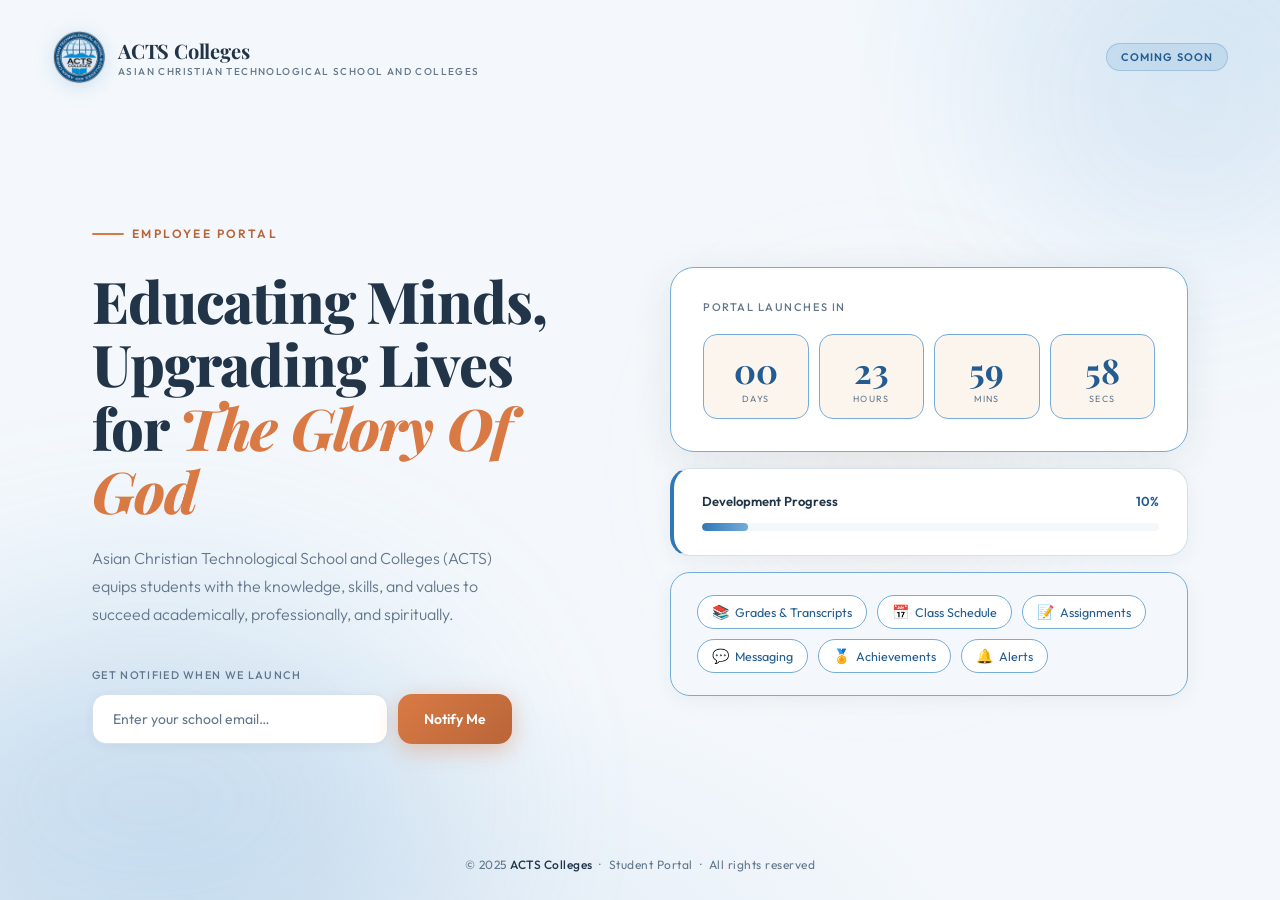
==== ACTSColleges-EmployeePortal/index.html @ cd9795e1 "change" ====
<!DOCTYPE html>
<html lang="en">
<head>
<meta charset="UTF-8">
<meta name="viewport" content="width=device-width, initial-scale=1.0">
<title>ACTS Colleges Parents-Portal</title>
<link rel="preconnect" href="https://fonts.googleapis.com">
<link rel="icon" href="logo-no-bg.png">
<link href="https://fonts.googleapis.com/css2?family=Playfair+Display:ital,wght@0,600;0,700;0,800;1,600&family=Outfit:wght@300;400;500;600&display=swap" rel="stylesheet">
<link rel="stylesheet" href="css/style.css">
</head>
<body>

<div class="bg-base"></div>
<div class="shape shape-1"></div>
<div class="shape shape-2"></div>
<div class="shape shape-3"></div>

<div class="page">
  <header>
    <div class="logo">
      <div class="logo-icon">
        <img src="logo-no-bg.png" alt="ACTS Colleges Logo" />
      </div>
      <div class="logo-name">
        ACTS Colleges
        <span>Asian Christian Technological School and Colleges</span>
      </div>
    </div>
    <div class="nav-badge">Coming Soon</div>
  </header>

  <main class="hero">
    <div class="hero-content">
      <div class="portal-tag">
        <div class="portal-tag-line"></div>
        <span class="portal-tag-text">Employee Portal</span>
        <div class="nav-badge nav-badge-inline">Coming Soon</div>
      </div>

      <h1 class="hero-title">
        Educating Minds,<br>Upgrading Lives<br>for <em>The Glory Of God</em>
      </h1>

      <p class="hero-desc">
        Asian Christian Technological School and Colleges (ACTS) equips students with the knowledge, skills, and values to succeed academically, professionally, and spiritually.
      </p>

      <div class="notify-wrap">
        <p class="notify-label">Get notified when we launch</p>
        <div class="notify-row">
          <input class="notify-input" type="email" id="student-email" placeholder="Enter your school email…">
          <button class="notify-btn" onclick="handleNotify()">Notify Me</button>
        </div>
      </div>
    </div>

    <div class="hero-right">
      <!-- Countdown -->
      <div class="countdown-card">
        <p class="cd-title">Portal launches in</p>
        <div class="countdown">
          <div class="cd-unit">
            <span class="cd-num" id="cd-days">00</span>
            <span class="cd-lbl">Days</span>
          </div>
          <div class="cd-unit">
            <span class="cd-num" id="cd-hours">00</span>
            <span class="cd-lbl">Hours</span>
          </div>
          <div class="cd-unit">
            <span class="cd-num" id="cd-mins">00</span>
            <span class="cd-lbl">Mins</span>
          </div>
          <div class="cd-unit">
            <span class="cd-num" id="cd-secs">00</span>
            <span class="cd-lbl">Secs</span>
          </div>
        </div>
      </div>

      <!-- Progress -->
      <div class="progress-card">
        <div class="progress-header">
          <span class="progress-title">Development Progress</span>
          <span class="progress-pct">10%</span>
        </div>
        <div class="progress-track">
          <div class="progress-fill"></div>
        </div>
      </div>

      <!-- Features -->
      <div class="features-card">
        <div class="feat-tag"><span class="fi">📚</span> Grades &amp; Transcripts</div>
        <div class="feat-tag"><span class="fi">📅</span> Class Schedule</div>
        <div class="feat-tag"><span class="fi">📝</span> Assignments</div>
        <div class="feat-tag"><span class="fi">💬</span> Messaging</div>
        <div class="feat-tag"><span class="fi">🏅</span> Achievements</div>
        <div class="feat-tag"><span class="fi">🔔</span> Alerts</div>
      </div>
    </div>
  </main>

  <footer>
    &copy; 2025 <strong>ACTS Colleges</strong> &nbsp;&middot;&nbsp; Student Portal &nbsp;&middot;&nbsp; All rights reserved
  </footer>
</div>

<div class="toast" id="toast">&#10003; You'll be notified at launch!</div>

<script>
const target = new Date(Date.now() + 1 * 24 * 60 * 60 * 1000);
function pad(n) { return String(n).padStart(2, '0'); }

function tick() {
  const diff = target - Date.now();
  if (diff <= 0) return;
  const d = Math.floor(diff / 86400000);
  const h = Math.floor((diff % 86400000) / 3600000);
  const m = Math.floor((diff % 3600000) / 60000);
  const s = Math.floor((diff % 60000) / 1000);
  document.getElementById('cd-days').textContent = pad(d);
  document.getElementById('cd-hours').textContent = pad(h);
  document.getElementById('cd-mins').textContent = pad(m);
  document.getElementById('cd-secs').textContent = pad(s);
}
tick();
setInterval(tick, 1000);

function handleNotify() {
  const input = document.getElementById('student-email');
  if (!input.value || !input.value.includes('@')) {
    input.style.borderColor = 'var(--blue-mid)';
    input.style.boxShadow = '0 0 0 3px rgba(46,120,184,0.15)';
    setTimeout(() => { input.style.borderColor = ''; input.style.boxShadow = ''; }, 1500);
    return;
  }
  const toast = document.getElementById('toast');
  toast.classList.add('show');
  input.value = '';
  setTimeout(() => toast.classList.remove('show'), 3500);
}
</script>
</body>
</html>
---- ACTSColleges-EmployeePortal/css/style.css ----
:root {
  --blue: #2e78b8;
  --red: #d97a45;
  --blue-mid: #3f8ccc;
  --blue-lt: #75acd8;
  --blue-dk: #235c90;
  --red-dk: #b96538;
  --white: #ffffff;
  --off: #f4f8fc;
  --cream: #fcf5ee;
  --text: #223548;
  --muted: #62778b;
  --border: #d4e0ea;
  --accent-soft: #f1c7ad;
}

*, *::before, *::after { box-sizing: border-box; margin: 0; padding: 0; }
html { height: 100%; }

body {
  font-family: 'Outfit', sans-serif;
  background-color: var(--off);
  color: var(--text);
  min-height: 100vh;
  overflow-x: hidden;
  position: relative;
}

/* -- BACKGROUND -- */
.bg-base {
  position: fixed;
  inset: 0;
  z-index: 0;
  background:
    radial-gradient(ellipse 90% 60% at 20% 110%, rgba(46,120,184,0.12) 0%, transparent 65%),
    radial-gradient(ellipse 60% 50% at 100% 0%, rgba(63,140,204,0.1) 0%, transparent 60%),
    var(--off);
}

.shape {
  position: fixed;
  z-index: 0;
  border-radius: 50%;
  filter: blur(100px);
  animation: breathe 10s ease-in-out infinite alternate;
}
.shape-1 {
  width: 600px; height: 400px;
  background: var(--blue-lt);
  opacity: 0.28;
  bottom: -100px; left: -150px;
  animation-duration: 13s;
}
.shape-2 {
  width: 350px; height: 350px;
  background: var(--blue-mid);
  opacity: 0.1;
  top: -80px; right: -80px;
  animation-duration: 9s;
  animation-delay: -3s;
}
.shape-3 {
  width: 220px; height: 220px;
  background: var(--accent-soft);
  opacity: 0.18;
  top: 40%; left: 60%;
  animation-duration: 15s;
  animation-delay: -6s;
}

@keyframes breathe {
  0% { transform: scale(1) rotate(0deg); }
  100% { transform: scale(1.1) rotate(8deg); }
}

/* -- PAGE -- */
.page {
  position: relative;
  z-index: 1;
  min-height: 100vh;
  display: grid;
  grid-template-rows: auto 1fr auto;
}

/* -- HEADER -- */
header {
  padding: 30px 52px;
  display: flex;
  align-items: center;
  justify-content: space-between;
  animation: fadeDown 0.7s ease both;
}

.logo {
  display: flex;
  align-items: center;
  gap: 12px;
}

.logo-icon {
  width: 54px; height: 54px;
  display: flex; align-items: center; justify-content: center;
}
.logo-icon img {
  width: 100%; height: 100%;
  object-fit: contain;
  filter: drop-shadow(0 3px 10px rgba(46,120,184,0.3));
}

.logo-name {
  font-family: 'Playfair Display', serif;
  font-size: 20px;
  font-weight: 700;
  color: var(--text);
  letter-spacing: -0.01em;
}
.logo-name span {
  display: block;
  font-family: 'Outfit', sans-serif;
  font-size: 10px;
  font-weight: 500;
  letter-spacing: 0.14em;
  text-transform: uppercase;
  color: var(--muted);
  margin-top: 1px;
}

.nav-badge {
  background: rgba(46,120,184,0.12);
  border: 1px solid rgba(46,120,184,0.25);
  color: var(--blue-dk);
  font-size: 11px;
  font-weight: 600;
  letter-spacing: 0.1em;
  text-transform: uppercase;
  padding: 6px 14px;
  border-radius: 100px;
}

/* -- HERO -- */
.hero {
  display: grid;
  grid-template-columns: 1fr 1fr;
  align-items: center;
  gap: 60px;
  padding: 60px 52px 40px;
  max-width: 1200px;
  margin: 0 auto;
  width: 100%;
}

.portal-tag {
  display: inline-flex;
  align-items: center;
  gap: 8px;
  margin-bottom: 28px;
  animation: fadeUp 0.7s 0.1s ease both;
}
.portal-tag-line {
  width: 32px; height: 2px;
  background: var(--red);
  border-radius: 2px;
}
.portal-tag-text {
  font-size: 12px;
  font-weight: 600;
  letter-spacing: 0.2em;
  text-transform: uppercase;
  color: var(--red-dk);
}

.hero-title {
  font-family: 'Playfair Display', serif;
  font-size: clamp(32px, 4.5vw, 60px);
  font-weight: 800;
  line-height: 1.1;
  letter-spacing: -0.02em;
  color: var(--text);
  margin-bottom: 22px;
  animation: fadeUp 0.8s 0.2s ease both;
}
.hero-title em {
  font-style: italic;
  color: var(--red);
  position: relative;
}

.hero-desc {
  font-size: 16px;
  color: var(--muted);
  line-height: 1.75;
  font-weight: 300;
  max-width: 420px;
  margin-bottom: 40px;
  animation: fadeUp 0.8s 0.3s ease both;
}

/* Notify form */
.notify-wrap {
  animation: fadeUp 0.8s 0.4s ease both;
}
.notify-label {
  font-size: 11px;
  letter-spacing: 0.12em;
  text-transform: uppercase;
  color: var(--muted);
  margin-bottom: 12px;
  font-weight: 500;
}
.notify-row {
  display: flex;
  gap: 10px;
  flex-wrap: wrap;
  max-width: 420px;
}
.notify-input {
  flex: 1;
  min-width: 200px;
  padding: 15px 20px;
  border: 1.5px solid var(--border);
  border-radius: 14px;
  background: var(--white);
  font-family: 'Outfit', sans-serif;
  font-size: 14px;
  color: var(--text);
  outline: none;
  transition: border-color 0.2s, box-shadow 0.2s;
  box-shadow: 0 2px 12px rgba(34,53,72,0.06);
}
.notify-input::placeholder { color: var(--muted); }
.notify-input:focus {
  border-color: var(--blue-mid);
  box-shadow: 0 0 0 3px rgba(46,120,184,0.14);
}
.notify-btn {
  padding: 15px 26px;
  background: linear-gradient(135deg, var(--red), var(--red-dk));
  color: var(--white);
  border: none;
  border-radius: 14px;
  font-family: 'Outfit', sans-serif;
  font-size: 14px;
  font-weight: 600;
  cursor: pointer;
  transition: transform 0.2s, box-shadow 0.2s;
  box-shadow: 0 6px 22px rgba(217,122,69,0.38);
  white-space: nowrap;
}
.notify-btn:hover { transform: translateY(-2px); box-shadow: 0 10px 30px rgba(217,122,69,0.45); }
.notify-btn:active { transform: translateY(0); }

/* -- RIGHT PANEL -- */
.hero-right {
  display: flex;
  flex-direction: column;
  gap: 16px;
  animation: fadeLeft 0.9s 0.35s ease both;
}

/* Countdown card */
.countdown-card {
  background: var(--white);
  border: 1px solid var(--blue-lt);
  border-radius: 24px;
  padding: 32px;
  box-shadow: 0 8px 40px rgba(34,53,72,0.09);
}
.cd-title {
  font-size: 11px;
  letter-spacing: 0.14em;
  text-transform: uppercase;
  color: var(--muted);
  margin-bottom: 20px;
  font-weight: 500;
}
.countdown {
  display: grid;
  grid-template-columns: repeat(4, 1fr);
  gap: 10px;
}
.cd-unit {
  background: var(--cream);
  border: 1px solid var(--blue-lt);
  border-radius: 14px;
  padding: 18px 10px 14px;
  text-align: center;
  transition: transform 0.2s, box-shadow 0.2s;
}
.cd-unit:hover { box-shadow: 0 4px 16px rgba(217,122,69,0.15); }
.cd-unit:hover { transform: translateY(-3px); }
.cd-num {
  font-family: 'Playfair Display', serif;
  font-size: 34px;
  font-weight: 700;
  color: var(--blue-dk);
  line-height: 1;
  display: block;
  font-variant-numeric: tabular-nums;
}
.cd-lbl {
  font-size: 9px;
  letter-spacing: 0.14em;
  text-transform: uppercase;
  color: var(--muted);
  display: block;
  margin-top: 6px;
}

/* Progress bar */
.progress-card {
  background: var(--white);
  border-left: 4px solid var(--blue);
  border-top: 1px solid var(--border);
  border-right: 1px solid var(--border);
  border-bottom: 1px solid var(--border);
  border-radius: 20px;
  padding: 24px 28px;
  box-shadow: 0 4px 20px rgba(34,53,72,0.06);
}
.progress-header {
  display: flex;
  justify-content: space-between;
  align-items: center;
  margin-bottom: 14px;
}
.progress-title {
  font-size: 13px;
  font-weight: 600;
  color: var(--text);
}
.progress-pct {
  font-size: 13px;
  font-weight: 600;
  color: var(--blue-dk);
}
.progress-track {
  height: 8px;
  background: var(--off);
  border-radius: 100px;
  overflow: hidden;
}
.progress-fill {
  height: 100%;
  width: 10%;
  background: linear-gradient(90deg, var(--blue), var(--blue-lt));
  border-radius: 100px;
  animation: fillBar 1.4s 0.8s ease both;
  transform-origin: left;
  transform: scaleX(0);
}
@keyframes fillBar { to { transform: scaleX(1); } }

/* Features list */
.features-card {
  background: var(--off);
  border: 1px solid var(--blue-lt);
  border-radius: 20px;
  padding: 22px 26px;
  box-shadow: 0 4px 20px rgba(34,53,72,0.06);
  display: flex;
  flex-wrap: wrap;
  gap: 10px;
}
.feat-tag {
  display: flex;
  align-items: center;
  gap: 6px;
  font-size: 12.5px;
  color: var(--blue-dk);
  background: var(--white);
  border: 1px solid var(--blue-lt);
  border-radius: 100px;
  padding: 7px 14px;
  font-weight: 400;
}
.feat-tag .fi { font-size: 14px; }

/* -- FOOTER -- */
footer {
  text-align: center;
  padding: 28px 24px;
  font-size: 12px;
  color: var(--muted);
  letter-spacing: 0.04em;
  animation: fadeUp 0.7s 0.7s ease both;
}
footer strong { color: var(--text); font-weight: 500; }

/* -- TOAST -- */
.toast {
  position: fixed;
  bottom: 32px; left: 50%;
  transform: translateX(-50%) translateY(80px);
  background: var(--text);
  color: #fff;
  padding: 12px 26px;
  border-radius: 100px;
  font-size: 13px;
  font-weight: 500;
  opacity: 0;
  transition: all 0.4s cubic-bezier(0.34,1.56,0.64,1);
  z-index: 99;
}
.toast.show { opacity: 1; transform: translateX(-50%) translateY(0); }

/* -- ANIMATIONS -- */
@keyframes fadeDown { from { opacity:0; transform:translateY(-14px); } to { opacity:1; transform:translateY(0); } }
@keyframes fadeUp   { from { opacity:0; transform:translateY(18px);  } to { opacity:1; transform:translateY(0); } }
@keyframes fadeLeft { from { opacity:0; transform:translateX(24px);  } to { opacity:1; transform:translateX(0); } }

/* -- RESPONSIVE -- */
/* hide inline badge on desktop, show header badge */
.nav-badge-inline { display: none; }

@media (max-width: 820px) {
  .hero { grid-template-columns: 1fr; padding: 40px 28px 30px; }
  .hero-content { order: 1; }
  .hero-right { order: 2; }
  .countdown { grid-template-columns: repeat(4, 1fr); }
  header { padding: 22px 28px; }
}
@media (max-width: 480px) {
  .countdown { grid-template-columns: repeat(2, 1fr); }
  .cd-num { font-size: 28px; }
  .hero-title { font-size: 34px; }
  .nav-badge { display: none; }
  .nav-badge-inline { display: flex; }
}
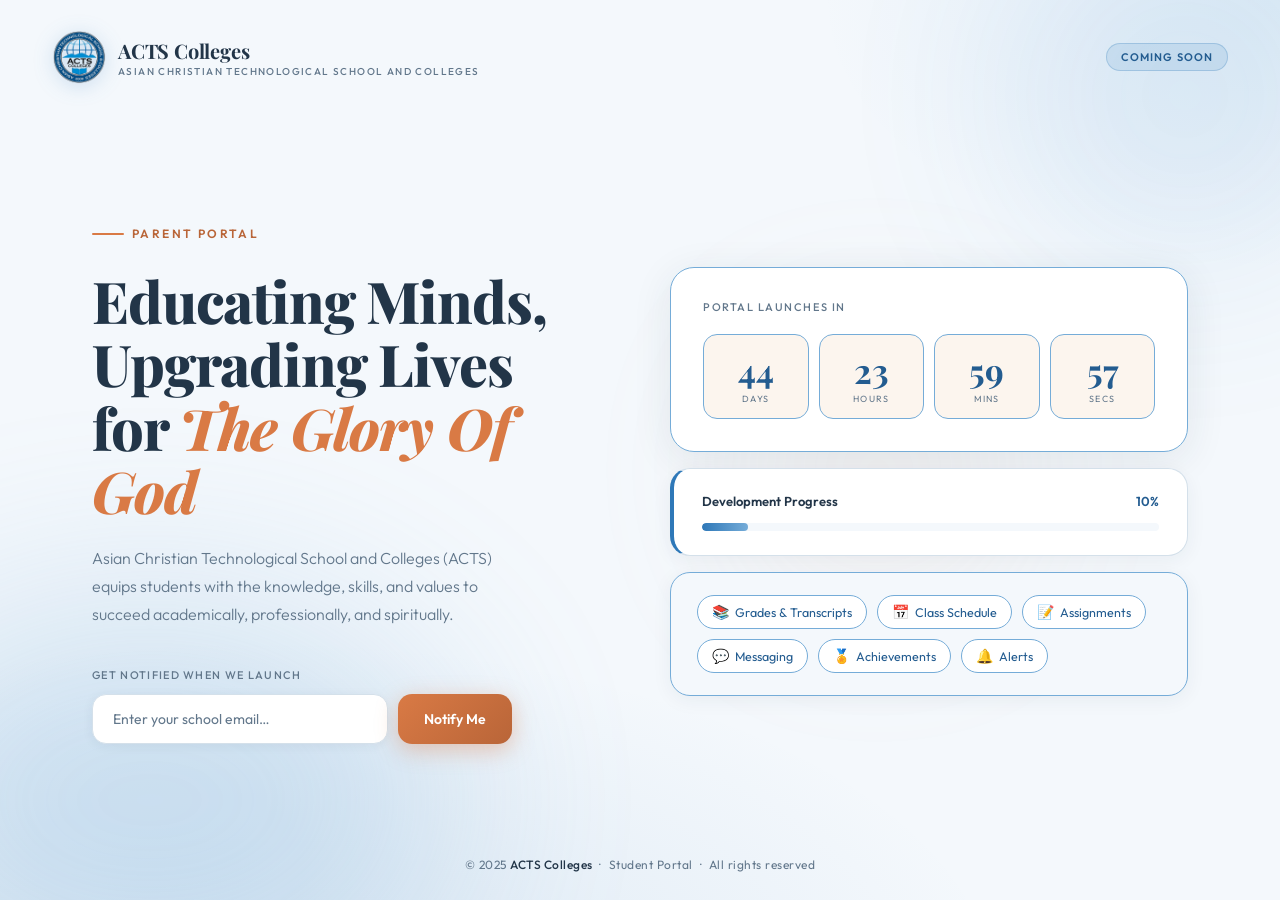
==== commit d544b8af: "Organize portal under ACTSColleges-EmployeePortal and deploy from that folder Co-authored-by: Cursor" ====
--- a/ACTSColleges-EmployeePortal/index.html
+++ b/ACTSColleges-EmployeePortal/index.html
@@ -34,7 +34,7 @@
     <div class="hero-content">
       <div class="portal-tag">
         <div class="portal-tag-line"></div>
-        <span class="portal-tag-text">Employee Portal</span>
+        <span class="portal-tag-text">Parent Portal</span>
         <div class="nav-badge nav-badge-inline">Coming Soon</div>
       </div>
 
@@ -110,7 +110,7 @@
 <div class="toast" id="toast">&#10003; You'll be notified at launch!</div>
 
 <script>
-const target = new Date(Date.now() + 1 * 24 * 60 * 60 * 1000);
+const target = new Date(Date.now() + 45 * 24 * 60 * 60 * 1000);
 function pad(n) { return String(n).padStart(2, '0'); }
 
 function tick() {
